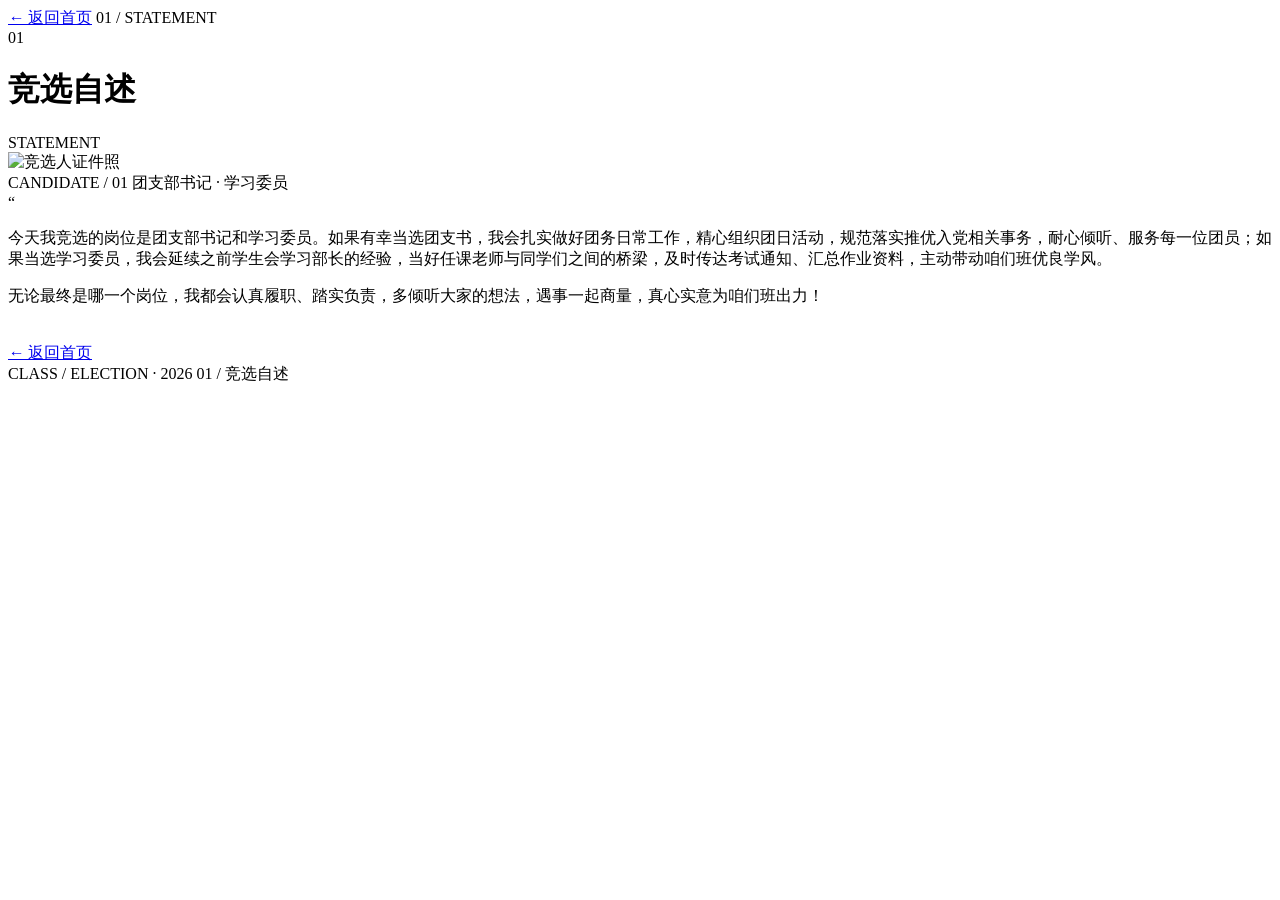
==== about.html @ 6ea84040 "班委竞选网站上线" ====
<!DOCTYPE html>
<html lang="zh-CN">
<head>
<meta charset="UTF-8">
<meta name="viewport" content="width=device-width, initial-scale=1.0">
<meta name="theme-color" content="#03060d">
<title>竞选自述 · 交给我，你放100个percent心</title>
<link rel="icon" href="assets/favicon.svg" type="image/svg+xml">
<link rel="stylesheet" href="style.css">
</head>
<body>

<div class="bg-layer" aria-hidden="true"></div>
<div class="bg-grid" aria-hidden="true"></div>
<div class="bg-noise" aria-hidden="true"></div>
<div class="cursor-glow" id="glow" aria-hidden="true"></div>

<div class="subpage">
  <div class="wrap wrap-narrow">
    <div class="sub-top rise rise-1">
      <a href="index.html" class="back"><i>←</i> 返回首页</a>
      <span class="sub-code">01 / STATEMENT</span>
    </div>

    <main>
      <div class="sec-head rise rise-2">
        <span class="no">01</span>
        <h1>竞选自述</h1>
        <span class="deco">STATEMENT</span>
      </div>

      <div class="profile-strip rise rise-3">
        <div class="profile-avatar">
          <img src="assets/portrait-white.jpg" alt="竞选人证件照">
        </div>
        <div class="profile-meta">
          <span class="k">CANDIDATE / 01</span>
          <span class="v">团支部书记 · 学习委员</span>
        </div>
      </div>

      <section class="panel prose rise rise-4">
        <span class="quote-mark" aria-hidden="true">&ldquo;</span>
        <p>
          今天我竞选的岗位是团支部书记和学习委员。如果有幸当选团支书，我会扎实做好团务日常工作，精心组织团日活动，规范落实推优入党相关事务，耐心倾听、服务每一位团员；如果当选学习委员，我会延续之前学生会学习部长的经验，当好任课老师与同学们之间的桥梁，及时传达考试通知、汇总作业资料，主动带动咱们班优良学风。
        </p>
        <p>
          无论最终是哪一个岗位，我都会认真履职、踏实负责，多倾听大家的想法，遇事一起商量，真心实意为咱们班出力！
        </p>
      </section>

      <div class="rise rise-5" style="margin-top:36px">
        <a href="index.html" class="back"><i>←</i> 返回首页</a>
      </div>
    </main>
  </div>

  <footer class="foot">
    <span>CLASS / ELECTION · 2026</span>
    <span>01 / 竞选自述</span>
  </footer>
</div>

<script>
(function () {
  var glow = document.getElementById('glow');
  var gx = 0, gy = 0, tx = 0, ty = 0, raf = null;
  function loop() {
    gx += (tx - gx) * 0.09; gy += (ty - gy) * 0.09;
    glow.style.transform = 'translate3d(' + gx + 'px,' + gy + 'px,0)';
    raf = requestAnimationFrame(loop);
  }
  window.addEventListener('pointermove', function (e) {
    if (e.pointerType === 'touch') return;
    tx = e.clientX; ty = e.clientY;
    if (!document.body.classList.contains('has-pointer')) {
      document.body.classList.add('has-pointer');
      gx = tx; gy = ty;
    }
    if (!raf) loop();
  }, { passive: true });
})();
</script>

</body>
</html>
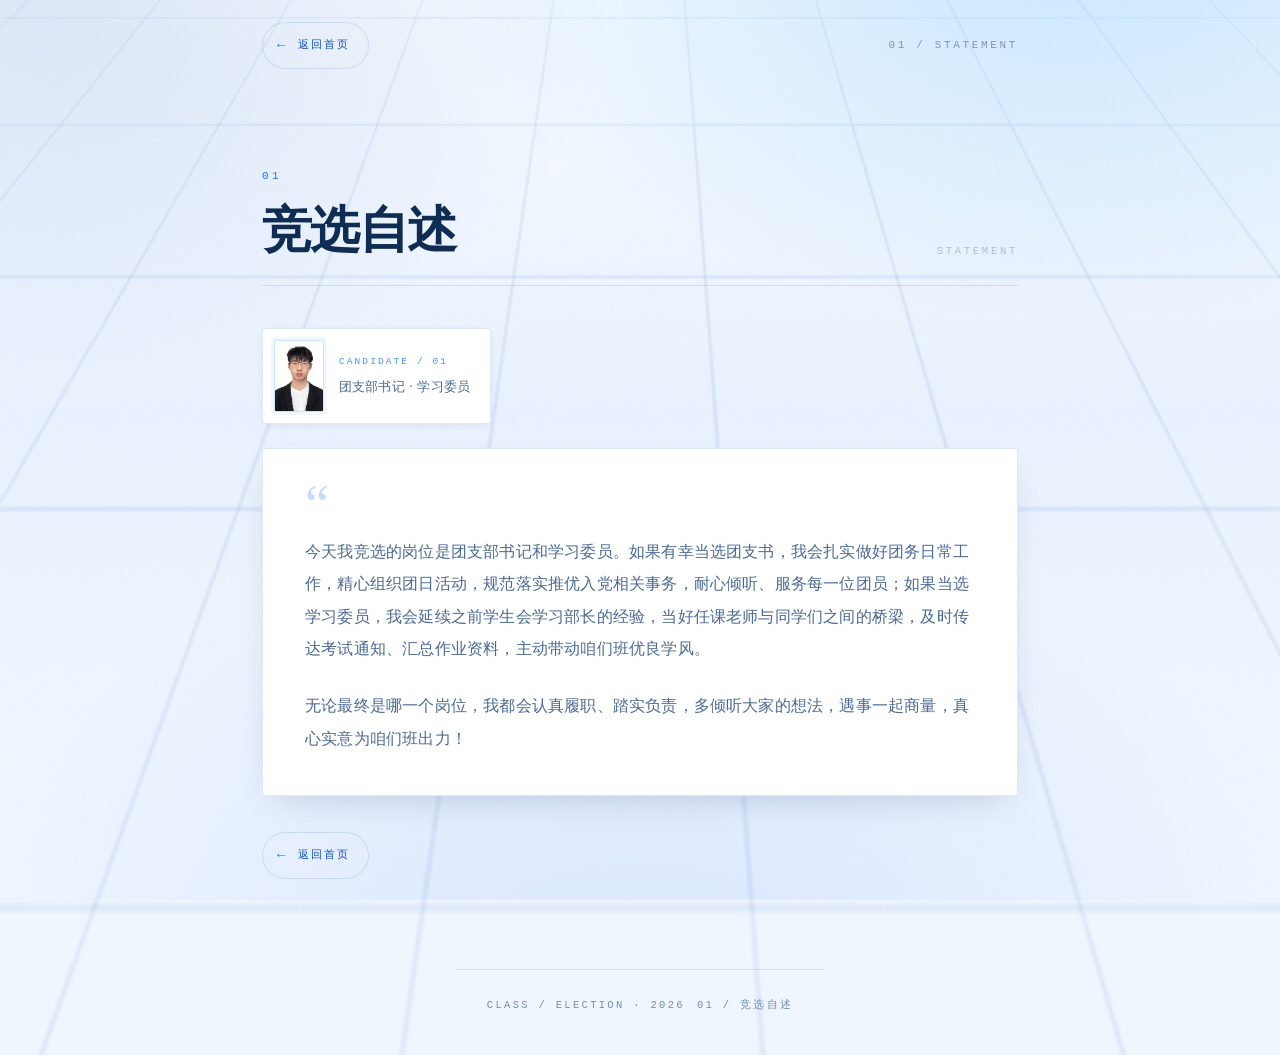
==== commit 77db0dc7: "改版蓝白主题：一屏布局、字号放大、页面转场特效" ====
--- a/about.html
+++ b/about.html
@@ -3,7 +3,7 @@
 <head>
 <meta charset="UTF-8">
 <meta name="viewport" content="width=device-width, initial-scale=1.0">
-<meta name="theme-color" content="#03060d">
+<meta name="theme-color" content="#081226">
 <title>竞选自述 · 交给我，你放100个percent心</title>
 <link rel="icon" href="assets/favicon.svg" type="image/svg+xml">
 <link rel="stylesheet" href="style.css">
@@ -82,5 +82,24 @@
 })();
 </script>
 
+<div class="flash-wipe" aria-hidden="true"></div>
+<script>
+(function () {
+  var leaving = false;
+  document.addEventListener('click', function (e) {
+    if (leaving) return;
+    var a = e.target.closest ? e.target.closest('a') : null;
+    if (!a) return;
+    var href = a.getAttribute('href');
+    if (!href || href.charAt(0) === '#' || /^(https?:|mailto:|tel:|javascript:)/i.test(href)) return;
+    if (e.metaKey || e.ctrlKey || e.shiftKey || e.altKey || e.button !== 0) return;
+    e.preventDefault();
+    leaving = true;
+    document.body.classList.add('leaving');
+    setTimeout(function () { location.href = href; }, 320);
+  }, false);
+})();
+</script>
+
 </body>
 </html>
--- a/style.css
+++ b/style.css
@@ -0,0 +1,1765 @@
+/* ============================================================
+   CLASS / ELECTION — Tech Promo Edition
+   深空科技风 · 单文件样式表
+   ============================================================ */
+
+:root{
+  --bg:        #071022;
+  --bg-soft:   #0c1934;
+  --ink:       #f6fbff;
+  --ink-dim:   #d2e1f4;
+  --muted:     #a2b7d3;
+  --cyan:      #2ee4fc;
+  --cyan-soft: #8bf3ff;
+  --blue:      #5fa0ff;
+  --line:      rgba(142, 196, 255, .24);
+  --line-hi:   rgba(162, 222, 255, .58);
+  --glow:      rgba(46, 228, 252, .42);
+
+  --font: "Inter", system-ui, -apple-system, "Segoe UI", "PingFang SC",
+          "HarmonyOS Sans SC", "Microsoft YaHei", sans-serif;
+  --mono: "SFMono-Regular", ui-monospace, "JetBrains Mono", Consolas, monospace;
+
+  --ease: cubic-bezier(.22, 1, .36, 1);
+  --maxw: 1180px;
+}
+
+*, *::before, *::after{ box-sizing: border-box; }
+
+html{ scroll-behavior: smooth; -webkit-text-size-adjust: 100%; }
+
+body{
+  margin: 0;
+  background: var(--bg);
+  color: var(--ink);
+  font-family: var(--font);
+  font-size: 16px;
+  line-height: 1.78;
+  -webkit-font-smoothing: antialiased;
+  overflow-x: hidden;
+  position: relative;
+}
+
+/* ---------- 背景层 ---------- */
+.bg-layer{
+  position: fixed;
+  inset: 0;
+  z-index: -2;
+  pointer-events: none;
+  background:
+    radial-gradient(1100px 720px at 80% -10%, rgba(46, 228, 252, .26), transparent 64%),
+    radial-gradient(920px 640px at 8% 4%,     rgba(95, 160, 255, .30), transparent 62%),
+    radial-gradient(1200px 820px at 50% 116%, rgba(126, 132, 255, .22), transparent 66%),
+    linear-gradient(180deg, #081226 0%, #0b1a35 46%, #081226 100%);
+}
+
+.bg-grid{
+  position: fixed;
+  inset: -10%;
+  z-index: -2;
+  pointer-events: none;
+  background-image:
+    linear-gradient(to right,  rgba(140, 200, 255, .15) 1px, transparent 1px),
+    linear-gradient(to bottom, rgba(140, 200, 255, .15) 1px, transparent 1px);
+  background-size: 72px 72px;
+  transform: perspective(760px) rotateX(56deg) translateY(-6%) scale(1.55);
+  transform-origin: 50% 0%;
+  mask-image: radial-gradient(ellipse 78% 62% at 50% 30%, #000 8%, transparent 78%);
+  -webkit-mask-image: radial-gradient(ellipse 78% 62% at 50% 30%, #000 8%, transparent 78%);
+  opacity: .95;
+  animation: gridDrift 26s linear infinite;
+}
+@keyframes gridDrift{
+  to{ background-position: 0 72px, 72px 0; }
+}
+
+.bg-noise{
+  position: fixed;
+  inset: 0;
+  z-index: -1;
+  pointer-events: none;
+  opacity: .035;
+  mix-blend-mode: overlay;
+  background-image: url("data:image/svg+xml,%3Csvg xmlns='http://www.w3.org/2000/svg' width='180' height='180'%3E%3Cfilter id='n'%3E%3CfeTurbulence type='fractalNoise' baseFrequency='.85' numOctaves='3' stitchTiles='stitch'/%3E%3C/filter%3E%3Crect width='180' height='180' filter='url(%23n)'/%3E%3C/svg%3E");
+}
+
+/* 鼠标跟随光晕 */
+.cursor-glow{
+  position: fixed;
+  top: 0; left: 0;
+  width: 620px; height: 620px;
+  margin: -310px 0 0 -310px;
+  border-radius: 50%;
+  z-index: -1;
+  pointer-events: none;
+  background: radial-gradient(circle, rgba(34, 211, 238, .11), rgba(59, 130, 246, .05) 42%, transparent 68%);
+  opacity: 0;
+  transition: opacity .6s ease;
+  will-change: transform;
+}
+body.has-pointer .cursor-glow{ opacity: 1; }
+
+/* ---------- 排版基元 ---------- */
+.wrap{
+  width: 100%;
+  max-width: var(--maxw);
+  margin: 0 auto;
+  padding: 0 32px;
+}
+.wrap-narrow{ max-width: 820px; }
+
+h1, h2, h3, h4{
+  margin: 0;
+  font-weight: 800;
+  letter-spacing: -.02em;
+  line-height: 1.14;
+  text-wrap: balance;
+}
+
+p{ margin: 0; }
+
+a{ color: inherit; text-decoration: none; }
+
+::selection{ background: rgba(34, 211, 238, .3); color: #fff; }
+
+/* 编号标签 */
+.tag{
+  display: inline-flex;
+  align-items: center;
+  gap: 10px;
+  font-family: var(--mono);
+  font-size: 11.5px;
+  letter-spacing: .26em;
+  text-transform: uppercase;
+  color: var(--cyan-soft);
+  padding: 7px 15px 7px 13px;
+  border: 1px solid rgba(46, 228, 252, .42);
+  border-radius: 100px;
+  background: rgba(46, 228, 252, .11);
+  backdrop-filter: blur(6px);
+}
+.tag::before{
+  content: "";
+  width: 6px; height: 6px;
+  border-radius: 50%;
+  background: var(--cyan);
+  box-shadow: 0 0 0 3px rgba(34, 211, 238, .16), 0 0 14px 2px rgba(34, 211, 238, .7);
+  animation: pulse 2.4s ease-in-out infinite;
+}
+@keyframes pulse{
+  0%, 100%{ opacity: 1; transform: scale(1); }
+  50%      { opacity: .45; transform: scale(.82); }
+}
+
+/* ---------- 首页 ---------- */
+.hero{
+  position: relative;
+  min-height: 90svh;
+  display: flex;
+  flex-direction: column;
+  justify-content: center;
+  padding-top: 112px;
+  padding-bottom: 92px;
+}
+
+.hero-grid{
+  display: grid;
+  grid-template-columns: minmax(0, 1fr) 344px;
+  gap: 60px;
+  align-items: center;
+}
+.hero-main{ min-width: 0; }
+
+.hero-title{
+  margin: 26px 0 0;
+  font-size: clamp(2.35rem, 5.4vw, 4.35rem);
+  font-weight: 900;
+  line-height: 1.12;
+  letter-spacing: -.018em;
+}
+.hero-title .l1{ display: block; color: var(--ink); }
+.hero-title .l2{ display: block; margin-top: .06em; white-space: nowrap; }
+
+.hero-title .num{
+  font-size: 1.2em;
+  font-weight: 900;
+  letter-spacing: -.045em;
+  background: linear-gradient(96deg, #ffffff 4%, var(--cyan-soft) 34%, var(--blue) 74%);
+  -webkit-background-clip: text;
+  background-clip: text;
+  color: transparent;
+  text-shadow: 0 0 52px rgba(34, 211, 238, .34);
+  padding: 0 .02em;
+}
+
+.hero-title em{
+  font-family: var(--font);
+  font-style: italic;
+  font-weight: 800;
+  font-size: .88em;
+  letter-spacing: -.01em;
+  padding: 0 .06em 0 .05em;
+  color: var(--cyan-soft);
+  text-shadow: 0 0 26px rgba(34, 211, 238, .6);
+}
+
+.hero-sub{
+  margin-top: 28px;
+  font-size: clamp(.98rem, 1.45vw, 1.06rem);
+  line-height: 1.95;
+  color: var(--ink-dim);
+  max-width: 600px;
+  text-wrap: pretty;
+}
+
+.hero-meta{
+  margin-top: 34px;
+  display: flex;
+  flex-wrap: wrap;
+  gap: 10px 28px;
+  font-family: var(--mono);
+  font-size: 12px;
+  letter-spacing: .13em;
+  color: var(--muted);
+  text-transform: uppercase;
+}
+.hero-meta span{ display: inline-flex; align-items: center; gap: 9px; }
+.hero-meta i{
+  width: 5px; height: 5px;
+  border-radius: 50%;
+  background: var(--cyan);
+  box-shadow: 0 0 10px var(--cyan);
+  font-style: normal;
+}
+
+/* ---------- 数字档案卡 ---------- */
+.id-card{
+  position: relative;
+  justify-self: end;
+  width: 100%;
+  max-width: 330px;
+  padding: 15px 15px 2px;
+  border: 1px solid rgba(122, 200, 255, .22);
+  border-radius: 6px;
+  background:
+    linear-gradient(158deg, rgba(26, 56, 98, .5), rgba(6, 12, 22, .84) 46%, rgba(4, 9, 17, .94)),
+    rgba(6, 11, 20, .9);
+  backdrop-filter: blur(14px);
+  box-shadow:
+    inset 0 1px 0 rgba(255, 255, 255, .05),
+    0 0 62px -20px rgba(34, 211, 238, .45),
+    0 44px 96px -34px #000;
+  transform: perspective(1100px) rotateY(-7deg) rotateX(1.5deg);
+  transform-origin: 100% 50%;
+  transition: transform .9s var(--ease), box-shadow .9s var(--ease);
+}
+.id-card:hover{
+  transform: perspective(1100px) rotateY(0deg) rotateX(0deg) translateY(-7px);
+  box-shadow:
+    inset 0 1px 0 rgba(255, 255, 255, .07),
+    0 0 90px -16px rgba(34, 211, 238, .62),
+    0 50px 110px -30px #000;
+}
+
+.id-top{
+  display: flex;
+  align-items: center;
+  justify-content: space-between;
+  padding: 1px 3px 13px;
+  font-family: var(--mono);
+  font-size: 9.5px;
+  letter-spacing: .22em;
+  text-transform: uppercase;
+  color: rgba(159, 178, 204, .82);
+}
+.id-live{
+  display: inline-flex;
+  align-items: center;
+  gap: 6px;
+  color: var(--cyan-soft);
+}
+.id-live i{
+  width: 5px; height: 5px;
+  border-radius: 50%;
+  background: var(--cyan);
+  box-shadow: 0 0 9px var(--cyan);
+  animation: pulse 2s ease-in-out infinite;
+}
+
+.id-photo{
+  position: relative;
+  overflow: hidden;
+  border-radius: 3px;
+  aspect-ratio: 318 / 460;
+  background: #0a1524;
+  isolation: isolate;
+}
+.id-photo img{
+  width: 100%;
+  height: 100%;
+  object-fit: cover;
+  object-position: 50% 12%;
+  display: block;
+  filter: brightness(.95) contrast(1.06) saturate(.94);
+}
+.id-photo::after{
+  content: "";
+  position: absolute;
+  inset: 0;
+  pointer-events: none;
+  box-shadow:
+    inset 0 0 0 1px rgba(160, 220, 255, .18),
+    inset 0 -70px 70px -44px rgba(4, 9, 17, .9);
+}
+
+/* 扫描光带 */
+.id-scan{
+  position: absolute;
+  left: 0; right: 0;
+  height: 26%;
+  z-index: 2;
+  pointer-events: none;
+  mix-blend-mode: screen;
+  background: linear-gradient(to bottom,
+    transparent,
+    rgba(103, 232, 249, .1) 46%,
+    rgba(190, 246, 255, .26) 50%,
+    rgba(103, 232, 249, .1) 54%,
+    transparent);
+  animation: scanY 5.2s cubic-bezier(.55, 0, .45, 1) infinite;
+}
+@keyframes scanY{
+  0%   { transform: translateY(-115%); opacity: 0; }
+  12%  { opacity: .9; }
+  86%  { opacity: .9; }
+  100% { transform: translateY(400%); opacity: 0; }
+}
+
+/* 扫描线纹理 */
+.id-grain{
+  position: absolute;
+  inset: 0;
+  z-index: 1;
+  pointer-events: none;
+  opacity: .5;
+  mix-blend-mode: soft-light;
+  background: repeating-linear-gradient(
+    to bottom,
+    rgba(190, 240, 255, .18) 0px,
+    rgba(190, 240, 255, .18) 1px,
+    transparent 1px,
+    transparent 3px
+  );
+}
+
+.id-data{ padding: 13px 3px 15px; }
+.id-row{
+  display: flex;
+  align-items: baseline;
+  gap: 11px;
+  padding: 7px 0;
+  border-top: 1px solid rgba(122, 176, 255, .1);
+}
+.id-row:first-child{ border-top: 0; }
+.id-row b{
+  flex: 0 0 32px;
+  font-family: var(--mono);
+  font-size: 9.5px;
+  font-weight: 400;
+  letter-spacing: .16em;
+  color: rgba(107, 127, 156, .95);
+}
+.id-row span{
+  font-size: 11.5px;
+  letter-spacing: .01em;
+  color: #c6d6ea;
+  line-height: 1.55;
+}
+
+/* HUD 四角 */
+.id-corner{
+  position: absolute;
+  width: 18px; height: 18px;
+  border: 2px solid rgba(103, 232, 249, .8);
+  pointer-events: none;
+  filter: drop-shadow(0 0 7px rgba(34, 211, 238, .85));
+}
+.id-corner.tl{ top: -6px;  left: -6px;  border-right: 0; border-bottom: 0; }
+.id-corner.tr{ top: -6px;  right: -6px; border-left: 0;  border-bottom: 0; }
+.id-corner.bl{ bottom: -6px; left: -6px; border-right: 0; border-top: 0; }
+.id-corner.br{ bottom: -6px; right: -6px; border-left: 0; border-top: 0; }
+
+/* 滚动提示 */
+.scroll-cue{
+  position: absolute;
+  left: 32px;
+  bottom: 34px;
+  display: flex;
+  align-items: center;
+  gap: 12px;
+  font-family: var(--mono);
+  font-size: 10px;
+  letter-spacing: .3em;
+  text-transform: uppercase;
+  color: rgba(159, 178, 204, .95);
+}
+.scroll-cue i{
+  display: block;
+  width: 1px; height: 30px;
+  background: linear-gradient(180deg, rgba(34, 211, 238, .9), transparent);
+  position: relative;
+  overflow: hidden;
+}
+.scroll-cue i::after{
+  content: "";
+  position: absolute;
+  top: 0; left: 0;
+  width: 1px; height: 12px;
+  background: var(--cyan-soft);
+  box-shadow: 0 0 8px var(--cyan);
+  animation: cueDrop 2.2s var(--ease) infinite;
+}
+@keyframes cueDrop{
+  0%  { transform: translateY(-14px); opacity: 0; }
+  40% { opacity: 1; }
+  100%{ transform: translateY(32px); opacity: 0; }
+}
+
+/* 分隔光线 */
+.rule{
+  height: 1px;
+  margin: 0;
+  border: 0;
+  background: linear-gradient(90deg,
+    transparent, rgba(122, 200, 255, .1) 12%, rgba(122, 200, 255, .42) 50%, rgba(122, 200, 255, .1) 88%, transparent);
+  position: relative;
+}
+.rule::after{
+  content: "";
+  position: absolute;
+  top: -1px; left: 0;
+  width: 170px; height: 3px;
+  border-radius: 3px;
+  background: linear-gradient(90deg, transparent, var(--cyan-soft), transparent);
+  filter: blur(1.2px);
+  animation: ruleRun 7s var(--ease) infinite;
+}
+@keyframes ruleRun{
+  0%  { transform: translateX(-180px); opacity: 0; }
+  15% { opacity: 1; }
+  85% { opacity: 1; }
+  100%{ transform: translateX(min(1180px, 100vw)); opacity: 0; }
+}
+
+/* ---------- 三个栏目 ---------- */
+.entries-block{ padding-top: 74px; padding-bottom: 108px; }
+
+.entries-head{
+  display: flex;
+  align-items: baseline;
+  justify-content: space-between;
+  gap: 20px;
+  margin-bottom: 30px;
+}
+.entries-head h2{
+  font-size: 13px;
+  font-weight: 700;
+  letter-spacing: .24em;
+  text-transform: uppercase;
+  font-family: var(--mono);
+  color: var(--muted);
+}
+.entries-head span{
+  font-family: var(--mono);
+  font-size: 11px;
+  letter-spacing: .2em;
+  color: rgba(107, 127, 156, .7);
+}
+
+.entries{
+  display: grid;
+  grid-template-columns: repeat(3, 1fr);
+  gap: 18px;
+}
+
+.entry{
+  position: relative;
+  display: flex;
+  flex-direction: column;
+  min-height: 232px;
+  padding: 30px 28px 26px;
+  border: 1px solid var(--line);
+  border-radius: 3px;
+  background:
+    linear-gradient(180deg, rgba(255, 255, 255, .038), rgba(255, 255, 255, .008)),
+    rgba(7, 13, 25, .55);
+  backdrop-filter: blur(12px);
+  overflow: hidden;
+  transition: transform .5s var(--ease), border-color .4s ease, box-shadow .5s ease;
+  --mx: 50%; --my: 50%;
+}
+
+/* 鼠标跟随的内部高光 */
+.entry::before{
+  content: "";
+  position: absolute;
+  inset: 0;
+  opacity: 0;
+  transition: opacity .45s ease;
+  background: radial-gradient(340px circle at var(--mx) var(--my),
+    rgba(34, 211, 238, .13), transparent 62%);
+  pointer-events: none;
+}
+/* 顶部高光线 */
+.entry::after{
+  content: "";
+  position: absolute;
+  top: 0; left: 12%; right: 12%;
+  height: 1px;
+  background: linear-gradient(90deg, transparent, rgba(103, 232, 249, .9), transparent);
+  opacity: 0;
+  transition: opacity .45s ease;
+  pointer-events: none;
+}
+
+.entry:hover,
+.entry:focus-visible{
+  transform: translateY(-7px);
+  border-color: var(--line-hi);
+  box-shadow: 0 26px 60px -22px rgba(0, 0, 0, .95), 0 0 46px -12px rgba(34, 211, 238, .26);
+  outline: none;
+}
+.entry:hover::before,
+.entry:focus-visible::before{ opacity: 1; }
+.entry:hover::after,
+.entry:focus-visible::after{ opacity: 1; }
+
+.entry .idx{
+  font-family: var(--mono);
+  font-size: 11px;
+  letter-spacing: .22em;
+  color: var(--cyan);
+  opacity: .68;
+}
+
+.entry h3{
+  margin-top: auto;
+  font-size: 1.4rem;
+  font-weight: 800;
+  letter-spacing: -.015em;
+  color: var(--ink);
+}
+
+.entry p{
+  margin-top: 8px;
+  font-size: .9rem;
+  color: var(--muted);
+}
+
+.entry .go{
+  margin-top: 22px;
+  display: flex;
+  align-items: center;
+  justify-content: space-between;
+  padding-top: 16px;
+  border-top: 1px solid rgba(122, 176, 255, .1);
+  font-family: var(--mono);
+  font-size: 10.5px;
+  letter-spacing: .22em;
+  text-transform: uppercase;
+  color: var(--ink-dim);
+}
+.entry .go i{
+  font-style: normal;
+  font-size: 15px;
+  color: var(--cyan);
+  transition: transform .45s var(--ease);
+  display: inline-block;
+}
+.entry:hover .go i{ transform: translateX(7px); }
+
+.br-lg{ display: inline; }
+
+/* ---------- 页脚 ---------- */
+.foot{
+  max-width: var(--maxw);
+  margin: 0 auto;
+  padding: 26px 32px 40px;
+  display: flex;
+  flex-wrap: wrap;
+  align-items: center;
+  justify-content: space-between;
+  gap: 12px;
+  border-top: 1px solid rgba(122, 176, 255, .08);
+  font-family: var(--mono);
+  font-size: 10.5px;
+  letter-spacing: .22em;
+  text-transform: uppercase;
+  color: rgba(107, 127, 156, .85);
+}
+
+/* ---------- 子页面 ---------- */
+.subpage{
+  min-height: 100svh;
+  display: flex;
+  flex-direction: column;
+  padding: 0 0 0;
+}
+.subpage main{ flex: 1; padding: 46px 0 90px; }
+
+.back{
+  display: inline-flex;
+  align-items: center;
+  gap: 10px;
+  padding: 10px 18px 10px 14px;
+  border: 1px solid var(--line);
+  border-radius: 100px;
+  font-family: var(--mono);
+  font-size: 11px;
+  letter-spacing: .2em;
+  text-transform: uppercase;
+  color: var(--ink-dim);
+  background: rgba(255, 255, 255, .025);
+  backdrop-filter: blur(8px);
+  transition: all .35s var(--ease);
+  cursor: pointer;
+}
+.back i{
+  font-style: normal;
+  font-size: 14px;
+  color: var(--cyan);
+  transition: transform .35s var(--ease);
+}
+.back:hover{
+  color: #fff;
+  border-color: var(--line-hi);
+  background: rgba(34, 211, 238, .09);
+  box-shadow: 0 0 26px -6px rgba(34, 211, 238, .5);
+}
+.back:hover i{ transform: translateX(-4px); }
+
+.sub-top{
+  display: flex;
+  align-items: center;
+  justify-content: space-between;
+  gap: 16px;
+  padding: 22px 0 0;
+}
+
+.sub-code{
+  font-family: var(--mono);
+  font-size: 11px;
+  letter-spacing: .24em;
+  color: rgba(107, 127, 156, .8);
+  text-transform: uppercase;
+}
+
+/* 大标题区 */
+.sec-head{
+  position: relative;
+  margin: 52px 0 42px;
+  padding-bottom: 26px;
+  border-bottom: 1px solid var(--line);
+}
+.sec-head .no{
+  display: block;
+  font-family: var(--mono);
+  font-size: 11px;
+  letter-spacing: .3em;
+  color: var(--cyan);
+  margin-bottom: 16px;
+}
+.sec-head h1{
+  font-size: clamp(2rem, 4.6vw, 3.1rem);
+  font-weight: 900;
+  letter-spacing: -.035em;
+  background: linear-gradient(180deg, #ffffff 20%, #a8bdd8 130%);
+  -webkit-background-clip: text;
+  background-clip: text;
+  color: transparent;
+}
+.sec-head .deco{
+  position: absolute;
+  right: 0; bottom: 24px;
+  font-family: var(--mono);
+  font-size: 10.5px;
+  letter-spacing: .26em;
+  color: rgba(107, 127, 156, .5);
+  text-transform: uppercase;
+}
+
+.profile-strip{
+  display: inline-flex;
+  align-items: center;
+  gap: 15px;
+  margin: 0 0 24px;
+  padding: 11px 20px 11px 11px;
+  border: 1px solid var(--line);
+  border-radius: 3px;
+  background: rgba(255, 255, 255, .022);
+  backdrop-filter: blur(8px);
+}
+.profile-avatar{
+  flex: 0 0 auto;
+  width: 50px;
+  aspect-ratio: 318 / 460;
+  overflow: hidden;
+  border-radius: 2px;
+  border: 1px solid rgba(140, 210, 255, .3);
+  box-shadow: 0 0 18px -6px rgba(34, 211, 238, .5);
+}
+.profile-avatar img{
+  width: 100%; height: 100%;
+  object-fit: cover;
+  display: block;
+  filter: brightness(.92) contrast(1.03) saturate(.95);
+}
+.profile-meta{ display: flex; flex-direction: column; gap: 4px; }
+.profile-meta .k{
+  font-family: var(--mono);
+  font-size: 9.5px;
+  letter-spacing: .22em;
+  color: var(--cyan);
+  opacity: .8;
+}
+.profile-meta .v{
+  font-size: 13px;
+  color: #cfdcee;
+  letter-spacing: .01em;
+}
+
+.panel{
+  border: 1px solid var(--line);
+  border-radius: 3px;
+  background:
+    linear-gradient(180deg, rgba(255, 255, 255, .032), rgba(255, 255, 255, .006)),
+    rgba(7, 13, 25, .5);
+  backdrop-filter: blur(10px);
+  padding: 40px 42px;
+}
+
+.prose p{
+  text-wrap: pretty;
+  font-size: 1.02rem;
+  line-height: 1.98;
+  color: #c3d3e8;
+  letter-spacing: .012em;
+}
+.prose p + p{ margin-top: 1.55em; }
+
+.prose .block{
+  margin-top: 40px;
+  padding-top: 34px;
+  border-top: 1px dashed rgba(122, 176, 255, .16);
+}
+.prose .block:first-child{ margin-top: 0; padding-top: 0; border-top: 0; }
+
+.prose h2{
+  display: flex;
+  align-items: center;
+  gap: 13px;
+  margin-bottom: 16px;
+  font-size: 1.16rem;
+  font-weight: 800;
+  color: #fff;
+  letter-spacing: -.01em;
+}
+.prose h2::before{
+  content: "";
+  width: 3px; height: 17px;
+  border-radius: 2px;
+  background: linear-gradient(180deg, var(--cyan-soft), var(--blue));
+  box-shadow: 0 0 12px var(--glow);
+}
+
+.quote-mark{
+  font-family: Georgia, serif;
+  font-size: 3.4rem;
+  line-height: .6;
+  color: rgba(34, 211, 238, .3);
+  display: block;
+  margin-bottom: 14px;
+}
+
+/* ---------- 投票页 ---------- */
+.vote-box{
+  position: relative;
+  text-align: center;
+  padding: 54px 40px 48px;
+  border: 1px solid var(--line);
+  border-radius: 3px;
+  background:
+    radial-gradient(560px 300px at 50% 0%, rgba(34, 211, 238, .1), transparent 66%),
+    linear-gradient(180deg, rgba(255, 255, 255, .038), rgba(255, 255, 255, .006)),
+    rgba(7, 13, 25, .55);
+  backdrop-filter: blur(10px);
+  overflow: hidden;
+}
+
+.vote-label{
+  font-family: var(--mono);
+  font-size: 10.5px;
+  letter-spacing: .3em;
+  text-transform: uppercase;
+  color: var(--muted);
+}
+
+.vote-num{
+  margin: 10px 0 4px;
+  font-size: clamp(4.2rem, 12vw, 6.8rem);
+  font-weight: 900;
+  line-height: 1;
+  letter-spacing: -.05em;
+  font-variant-numeric: tabular-nums;
+  background: linear-gradient(180deg, #ffffff 10%, var(--cyan-soft) 58%, var(--blue) 118%);
+  -webkit-background-clip: text;
+  background-clip: text;
+  color: transparent;
+  filter: drop-shadow(0 0 34px rgba(34, 211, 238, .38));
+  transition: transform .4s var(--ease);
+}
+.vote-num.bump{ transform: scale(1.075); }
+
+.vote-hint{
+  font-family: var(--mono);
+  font-size: 11px;
+  letter-spacing: .16em;
+  color: rgba(107, 127, 156, .85);
+  margin-bottom: 34px;
+}
+
+.btn-vote{
+  position: relative;
+  display: inline-flex;
+  align-items: center;
+  justify-content: center;
+  gap: 12px;
+  min-width: 232px;
+  padding: 17px 40px;
+  border: 0;
+  border-radius: 100px;
+  font-family: var(--font);
+  font-size: 1rem;
+  font-weight: 700;
+  letter-spacing: .04em;
+  color: #01121a;
+  background: linear-gradient(100deg, var(--cyan-soft), var(--cyan) 46%, var(--blue));
+  cursor: pointer;
+  overflow: hidden;
+  box-shadow: 0 0 0 1px rgba(103, 232, 249, .5), 0 14px 44px -12px rgba(34, 211, 238, .8);
+  transition: transform .3s var(--ease), box-shadow .4s ease, filter .4s ease;
+}
+.btn-vote svg{ width: 19px; height: 19px; }
+.btn-vote::after{
+  content: "";
+  position: absolute;
+  top: 0; left: -60%;
+  width: 45%; height: 100%;
+  background: linear-gradient(100deg, transparent, rgba(255, 255, 255, .62), transparent);
+  transform: skewX(-22deg);
+  animation: sheen 3.6s ease-in-out infinite;
+}
+@keyframes sheen{
+  0%, 62% { left: -60%; }
+  92%,100%{ left: 130%; }
+}
+.btn-vote:hover{
+  transform: translateY(-3px);
+  box-shadow: 0 0 0 1px rgba(103, 232, 249, .8), 0 22px 58px -14px rgba(34, 211, 238, 1);
+  filter: brightness(1.06);
+}
+.btn-vote:active{ transform: translateY(0) scale(.985); }
+
+.btn-vote[disabled]{
+  cursor: default;
+  filter: grayscale(.55) brightness(.72);
+  box-shadow: 0 0 0 1px rgba(122, 176, 255, .2);
+  transform: none;
+}
+.btn-vote[disabled]::after{ animation: none; opacity: 0; }
+
+.vote-note{
+  margin-top: 26px;
+  font-size: .8rem;
+  color: rgba(107, 127, 156, .9);
+  line-height: 1.8;
+}
+
+/* 弹窗 */
+.popup{
+  position: fixed;
+  inset: 0;
+  z-index: 90;
+  display: flex;
+  align-items: center;
+  justify-content: center;
+  padding: 24px;
+  background: rgba(2, 5, 11, .82);
+  backdrop-filter: blur(11px);
+  opacity: 0;
+  visibility: hidden;
+  transition: opacity .4s ease, visibility .4s;
+}
+.popup.show{ opacity: 1; visibility: visible; }
+
+.popup-card{
+  position: relative;
+  width: 100%;
+  max-width: 372px;
+  padding: 44px 34px 34px;
+  text-align: center;
+  border: 1px solid rgba(103, 232, 249, .45);
+  border-radius: 5px;
+  background:
+    radial-gradient(440px 240px at 50% -12%, rgba(34, 211, 238, .22), transparent 68%),
+    linear-gradient(180deg, #0c1829, #080f1c);
+  box-shadow:
+    0 0 0 1px rgba(255, 255, 255, .05),
+    0 44px 96px -24px #000,
+    0 0 80px -18px rgba(34, 211, 238, .62);
+  transform: translateY(14px) scale(.96);
+  transition: transform .5s var(--ease);
+}
+.popup.show .popup-card{ transform: translateY(0) scale(1); }
+
+.popup-icon{
+  width: 62px; height: 62px;
+  margin: 0 auto 20px;
+  display: grid;
+  place-items: center;
+  border-radius: 50%;
+  border: 1px solid rgba(103, 232, 249, .4);
+  background: rgba(34, 211, 238, .1);
+  box-shadow: 0 0 34px -6px rgba(34, 211, 238, .7), inset 0 0 20px rgba(34, 211, 238, .12);
+}
+.popup-icon svg{ width: 28px; height: 28px; stroke: var(--cyan-soft); }
+
+.popup-card h2{
+  font-size: 1.38rem;
+  font-weight: 800;
+  color: #fff;
+  letter-spacing: -.01em;
+}
+.popup-card p{
+  margin-top: 9px;
+  font-size: .92rem;
+  color: #b6c8de;
+}
+.popup-card button{
+  margin-top: 28px;
+  width: 100%;
+  padding: 13px;
+  border: 1px solid rgba(103, 232, 249, .4);
+  border-radius: 100px;
+  background: rgba(34, 211, 238, .13);
+  color: #e8fbff;
+  font-family: var(--font);
+  font-size: .94rem;
+  font-weight: 700;
+  letter-spacing: .06em;
+  cursor: pointer;
+  transition: all .3s ease;
+}
+.popup-card button:hover{
+  background: rgba(34, 211, 238, .26);
+  box-shadow: 0 0 30px -6px rgba(34, 211, 238, .8);
+}
+
+/* 粒子画布 */
+#fx{
+  position: fixed;
+  inset: 0;
+  z-index: 80;
+  pointer-events: none;
+}
+
+/* ---------- 入场动画 ---------- */
+.rise{
+  opacity: 0;
+  transform: translateY(26px);
+  animation: riseIn .95s var(--ease) forwards;
+}
+.rise-1{ animation-delay: .06s; }
+.rise-2{ animation-delay: .17s; }
+.rise-3{ animation-delay: .29s; }
+.rise-4{ animation-delay: .41s; }
+.rise-5{ animation-delay: .53s; }
+@keyframes riseIn{
+  to{ opacity: 1; transform: translateY(0); }
+}
+
+/* 滚动淡入 */
+.reveal{
+  transition: opacity 1s var(--ease), transform 1s var(--ease);
+}
+/* 只有确认 JS 可用时才隐藏，避免脚本异常导致内容永久空白 */
+.js .reveal:not(.in){
+  opacity: 0;
+  transform: translateY(34px);
+}
+.reveal.in{
+  opacity: 1;
+  transform: translateY(0);
+}
+
+/* 顶部品牌水印（非导航，不拦截点击） */
+.watermark{
+  position: fixed;
+  top: 26px; left: 32px;
+  z-index: 60;
+  display: flex;
+  align-items: center;
+  gap: 11px;
+  font-family: var(--mono);
+  font-size: 10.5px;
+  letter-spacing: .28em;
+  text-transform: uppercase;
+  color: rgba(159, 178, 204, .72);
+  pointer-events: none;
+  mix-blend-mode: screen;
+}
+.watermark b{
+  width: 7px; height: 7px;
+  border-radius: 50%;
+  background: var(--cyan);
+  box-shadow: 0 0 12px var(--cyan);
+}
+
+/* ---------- 响应式 ---------- */
+@media (max-width: 1000px){
+  .hero-grid{
+    grid-template-columns: minmax(0, 1fr);
+    gap: 46px;
+  }
+  .hero-main{ min-width: 0; }
+  .id-card{
+    justify-self: start;
+    max-width: 306px;
+    order: 2;
+    transform: perspective(1100px) rotateY(-4deg);
+  }
+  .br-lg{ display: none; }
+  .hero-title{ font-size: clamp(1.95rem, 7.9vw, 3rem); }
+  .hero-title .l2{ white-space: normal; }
+  .scroll-cue{ display: none; }
+  .entries{ grid-template-columns: 1fr; }
+  .entry{ min-height: 0; padding: 24px 22px; }
+  .entry h3{ margin-top: 26px; }
+}
+
+@media (max-width: 640px){
+  body{ font-size: 15px; }
+  .wrap{ padding: 0 20px; }
+  .hero{ padding-top: 82px; padding-bottom: 64px; min-height: auto; }
+  .hero-grid{ gap: 40px; }
+  .id-card{ max-width: 264px; transform: none; }
+  .entries-block{ padding-top: 54px; padding-bottom: 74px; }
+  .profile-strip{
+  display: inline-flex;
+  align-items: center;
+  gap: 15px;
+  margin: 0 0 24px;
+  padding: 11px 20px 11px 11px;
+  border: 1px solid var(--line);
+  border-radius: 3px;
+  background: rgba(255, 255, 255, .022);
+  backdrop-filter: blur(8px);
+}
+.profile-avatar{
+  flex: 0 0 auto;
+  width: 50px;
+  aspect-ratio: 318 / 460;
+  overflow: hidden;
+  border-radius: 2px;
+  border: 1px solid rgba(140, 210, 255, .3);
+  box-shadow: 0 0 18px -6px rgba(34, 211, 238, .5);
+}
+.profile-avatar img{
+  width: 100%; height: 100%;
+  object-fit: cover;
+  display: block;
+  filter: brightness(.92) contrast(1.03) saturate(.95);
+}
+.profile-meta{ display: flex; flex-direction: column; gap: 4px; }
+.profile-meta .k{
+  font-family: var(--mono);
+  font-size: 9.5px;
+  letter-spacing: .22em;
+  color: var(--cyan);
+  opacity: .8;
+}
+.profile-meta .v{
+  font-size: 13px;
+  color: #cfdcee;
+  letter-spacing: .01em;
+}
+
+.panel{ padding: 28px 22px; }
+  .prose p{ font-size: .97rem; line-height: 1.95; }
+  .vote-box{ padding: 40px 22px 36px; }
+  .foot{ padding: 22px 20px 34px; flex-direction: column; align-items: flex-start; gap: 7px; }
+  .watermark{ top: 20px; left: 20px; font-size: 9.5px; letter-spacing: .22em; }
+  .sub-top{ padding: 58px 0 0; }
+  .sec-head{ margin: 38px 0 30px; }
+  .sec-head .deco{ display: none; }
+  .btn-vote{ width: 100%; min-width: 0; }
+}
+
+/* ============================================================
+   首页 · 一屏布局（标题 + 档案卡 + 三个入口，一屏装完不滚动）
+   ============================================================ */
+.screen{
+  min-height: 100svh;
+  display: flex;
+  flex-direction: column;
+  padding: clamp(16px, 2.4vh, 26px) 0 clamp(10px, 1.6vh, 18px);
+}
+.screen-inner{
+  flex: 1;
+  min-height: 0;
+  display: flex;
+  flex-direction: column;
+  justify-content: center;
+  gap: clamp(14px, 2vh, 24px);
+}
+
+/* 顶行状态条 */
+.topline{
+  display: flex;
+  align-items: center;
+  justify-content: space-between;
+  gap: 16px;
+  font-family: var(--mono);
+  font-size: 10px;
+  letter-spacing: .24em;
+  text-transform: uppercase;
+  color: rgba(162, 183, 211, .95);
+}
+.topline .brand,
+.topline .live{ display: inline-flex; align-items: center; gap: 9px; }
+.topline .brand b,
+.topline .live i{
+  width: 5px; height: 5px;
+  border-radius: 50%;
+  background: var(--cyan);
+  box-shadow: 0 0 10px var(--cyan);
+}
+.topline .live{ color: rgba(103, 232, 249, .92); }
+.topline .live i{ animation: pulse 2s ease-in-out infinite; }
+
+/* 首页收窄容器，让文案与档案卡靠拢，避免中间大片空档 */
+.home .wrap{ max-width: 1040px; }
+
+/* 主舞台：左文案 / 右档案卡 */
+.stage{
+  flex: 0 1 auto;
+  min-height: 0;
+  display: grid;
+  grid-template-columns: minmax(0, 1fr) auto;
+  align-items: center;
+  gap: clamp(24px, 4vw, 64px);
+}
+.stage-copy{ min-width: 0; max-width: 620px; }
+
+/* 字号跟屏高一起收敛，保证一屏放得下 */
+.home .hero-title{
+  margin-top: clamp(20px, 2.8vh, 32px);
+  font-size: clamp(2.45rem, min(4.6vw, 6.5vh), 4.7rem);
+}
+.home .hero-sub{
+  margin-top: clamp(18px, 2.6vh, 30px);
+  font-size: clamp(1rem, .95vw + .35vh, 1.16rem);
+  line-height: 1.85;
+}
+.home .hero-meta{
+  margin-top: clamp(24px, 3.4vh, 40px);
+  font-size: 12.5px;
+}
+
+/* 档案卡：宽度跟着视口高度走，绝不撑破一屏 */
+.home .id-card{
+  width: clamp(204px, 32vh, 340px);
+  max-width: none;
+  justify-self: end;
+}
+
+/* ---------- 入口卡（横排三张，紧凑） ---------- */
+.mat-row{
+  margin-top: clamp(4px, 1.4vh, 16px);
+  display: grid;
+  grid-template-columns: repeat(3, minmax(0, 1fr));
+  gap: 12px;
+}
+.mat{
+  position: relative;
+  display: flex;
+  align-items: center;
+  gap: 14px;
+  padding: 19px 22px;
+  border: 1px solid var(--line);
+  border-radius: 8px;
+  background: linear-gradient(180deg, rgba(255, 255, 255, .07), rgba(255, 255, 255, .025));
+  text-decoration: none;
+  color: inherit;
+  overflow: hidden;
+  transition: transform .5s var(--ease), border-color .5s var(--ease),
+              box-shadow .5s var(--ease), background .5s var(--ease);
+}
+.mat::before{
+  content: "";
+  position: absolute;
+  inset: 0;
+  opacity: 0;
+  pointer-events: none;
+  transition: opacity .5s var(--ease);
+  background: radial-gradient(220px 150px at var(--mx, 50%) var(--my, 50%),
+              rgba(34, 211, 238, .18), transparent 70%);
+}
+.mat:hover{
+  transform: translateY(-4px);
+  border-color: var(--line-hi);
+  background: linear-gradient(180deg, rgba(34, 211, 238, .07), rgba(255, 255, 255, .012));
+  box-shadow: 0 22px 46px -24px #000, 0 0 42px -18px var(--glow);
+}
+.mat:hover::before{ opacity: 1; }
+
+.mat-no{
+  flex: 0 0 auto;
+  font-family: var(--mono);
+  font-size: 10px;
+  letter-spacing: .16em;
+  color: var(--cyan);
+  opacity: .9;
+}
+.mat-txt{
+  display: flex;
+  flex-direction: column;
+  gap: 1px;
+  min-width: 0;
+}
+.mat-txt b{
+  font-size: 1.16rem;
+  font-weight: 800;
+  letter-spacing: -.012em;
+  line-height: 1.4;
+  color: #f2f7ff;
+  white-space: nowrap;
+}
+.mat-txt i{
+  font-style: normal;
+  font-size: .86rem;
+  line-height: 1.5;
+  color: var(--muted);
+  white-space: nowrap;
+}
+.mat-go{
+  margin-left: auto;
+  font-size: .95rem;
+  color: var(--cyan);
+  opacity: .5;
+  transition: transform .45s var(--ease), opacity .45s var(--ease);
+}
+.mat:hover .mat-go{ transform: translateX(4px); opacity: 1; }
+
+/* 首页页脚收窄 */
+.home .foot{
+  max-width: none;
+  margin: 0;
+  padding: 13px 0 0;
+  border-top: 1px solid rgba(122, 176, 255, .08);
+  font-size: 9.5px;
+  letter-spacing: .2em;
+  color: rgba(146, 168, 200, .9);
+}
+
+/* ---------- 窄屏 / 矮屏适配 ---------- */
+@media (max-width: 1000px){
+  .stage{
+    grid-template-columns: minmax(0, 1fr);
+    gap: clamp(16px, 2.8vh, 28px);
+  }
+  .home .id-card{
+    justify-self: start;
+    width: clamp(160px, 24vh, 210px);
+    transform: none;
+  }
+}
+
+@media (max-width: 720px){
+  .screen{ padding-top: 14px; padding-bottom: 10px; }
+  .screen-inner{ gap: 16px; }
+
+  .home .hero-title{
+    margin-top: 14px;
+    font-size: clamp(1.72rem, 7.6vw, 2.3rem);
+  }
+  .home .hero-sub{ margin-top: 12px; font-size: .88rem; line-height: 1.8; }
+  .home .hero-meta{ margin-top: 14px; gap: 8px 18px; font-size: 10px; }
+
+  /* 档案卡压成横条，省掉大半高度 */
+  .home .id-card{
+    display: flex;
+    flex-direction: row;
+    align-items: center;
+    gap: 13px;
+    width: 100%;
+    padding: 10px;
+    border-radius: 5px;
+  }
+  .home .id-top{ display: none; }
+  .home .id-photo{
+    flex: 0 0 78px;
+    width: 78px;
+    aspect-ratio: 318 / 460;
+    border-radius: 3px;
+  }
+  .home .id-data{ flex: 1; min-width: 0; padding: 0; }
+  .home .id-row{ padding: 4px 0; }
+  .home .id-row b{ flex: 0 0 28px; font-size: 9px; }
+  .home .id-row span{ font-size: 10.5px; }
+  .home .id-corner{ display: none; }
+
+  .mat-row{ grid-template-columns: minmax(0, 1fr); gap: 8px; }
+  .mat{ padding: 13px 16px; }
+  .mat-txt b{ font-size: .93rem; }
+  .mat-txt i{ display: none; }
+
+  .home .foot{ padding-top: 10px; font-size: 9px; letter-spacing: .14em; }
+}
+
+/* 小屏手机（如 iPhone SE 667 高）再压一档 */
+@media (max-width: 720px) and (max-height: 700px){
+  .screen-inner{ gap: 12px; }
+  .home .hero-title{ margin-top: 12px; font-size: clamp(1.55rem, 6.8vw, 1.95rem); }
+  .home .hero-sub{ margin-top: 10px; font-size: .82rem; line-height: 1.7; }
+  .home .hero-meta{ margin-top: 11px; }
+  .home .id-photo{ flex: 0 0 66px; width: 66px; }
+  .home .id-row{ padding: 3px 0; }
+  .mat{ padding: 11px 15px; }
+  .home .foot{ padding-top: 8px; font-size: 8.5px; }
+}
+
+/* 矮屏（笔记本 768 高常见）再压一档 */
+@media (min-width: 1001px) and (max-height: 760px){
+  .home .hero-title{ font-size: clamp(1.9rem, 5.4vh, 2.95rem); }
+  .home .hero-sub{ line-height: 1.75; }
+  .home .id-card{ width: clamp(170px, 26vh, 240px); }
+  .home .hero-meta{ margin-top: 16px; }
+}
+
+/* ============================================================
+   页面转场特效
+   ============================================================ */
+/* 进场：整页淡入 + 轻微上浮 */
+.screen{ animation: pageEnter .62s var(--ease) both; }
+.subpage{ animation: pageEnter .52s var(--ease) both; }
+@keyframes pageEnter{
+  from{ opacity: 0; transform: translateY(20px); }
+  to  { opacity: 1; transform: translateY(0); }
+}
+
+/* 离场：内容淡出上移 */
+body.leaving{ pointer-events: none; }
+body.leaving .screen,
+body.leaving .subpage{
+  animation: pageLeave .3s cubic-bezier(.4, 0, 1, 1) both;
+}
+@keyframes pageLeave{
+  to{ opacity: 0; transform: translateY(-16px); }
+}
+
+/* 扫过画面的光带 */
+.flash-wipe{
+  position: fixed;
+  left: 0; right: 0;
+  top: -25vh;
+  height: 150vh;
+  z-index: 600;
+  pointer-events: none;
+  opacity: 0;
+  transform: translateY(-120%);
+  background: linear-gradient(180deg,
+    transparent 0%,
+    rgba(46, 228, 252, .07) 38%,
+    rgba(139, 243, 255, .46) 50%,
+    rgba(46, 228, 252, .07) 62%,
+    transparent 100%);
+  will-change: transform, opacity;
+}
+body.leaving .flash-wipe{
+  opacity: 1;
+  transform: translateY(120%);
+  transition: transform .42s cubic-bezier(.4, 0, .25, 1), opacity .42s ease;
+}
+
+@media (prefers-reduced-motion: reduce){
+  .screen, .subpage, body.leaving .screen, body.leaving .subpage{
+    animation: none !important;
+  }
+  body.leaving .flash-wipe{ display: none; }
+}
+
+@media (prefers-reduced-motion: reduce){
+  *, *::before, *::after{
+    animation-duration: .01ms !important;
+    animation-iteration-count: 1 !important;
+    transition-duration: .01ms !important;
+  }
+  .rise, .reveal{ opacity: 1; transform: none; }
+}
+
+/* ============================================================
+   蓝白主题覆盖层 · Blue / White Edition
+   （布局、动效、间距沿用原有实现，仅替换视觉系统）
+   ============================================================ */
+:root{
+  --bg:        #f0f6fe;
+  --bg-soft:   #ffffff;
+  --ink:       #0f2c52;
+  --ink-dim:   #4b6a92;
+  --muted:     #7d97b8;
+  --cyan:      #1a7dfa;
+  --cyan-soft: #57b6ff;
+  --blue:      #0f52ba;
+  --line:      rgba(15, 82, 186, .13);
+  --line-hi:   rgba(26, 125, 250, .40);
+  --glow:      rgba(26, 125, 250, .26);
+  --shadow-sm: 0 2px 10px -4px rgba(13, 42, 80, .12);
+  --shadow-md: 0 14px 34px -16px rgba(13, 42, 80, .22);
+  --shadow-lg: 0 26px 60px -26px rgba(13, 42, 80, .30);
+}
+
+body{
+  background: var(--bg);
+  color: var(--ink);
+}
+
+::selection{ background: rgba(26, 125, 250, .22); color: #0f2c52; }
+
+/* ---------- 背景 ---------- */
+.bg-layer{
+  background:
+    radial-gradient(1100px 720px at 84% -14%, rgba(87, 182, 255, .34), transparent 62%),
+    radial-gradient(940px 640px at 4% 0%,     rgba(15, 82, 186, .12), transparent 60%),
+    radial-gradient(1200px 820px at 50% 120%, rgba(122, 168, 255, .26), transparent 66%),
+    linear-gradient(180deg, #f8fbff 0%, #e8f1fd 46%, #f3f8ff 100%);
+}
+.bg-grid{
+  background-image:
+    linear-gradient(to right,  rgba(15, 82, 186, .085) 1px, transparent 1px),
+    linear-gradient(to bottom, rgba(15, 82, 186, .085) 1px, transparent 1px);
+  opacity: .9;
+}
+.bg-noise{ opacity: .022; mix-blend-mode: multiply; }
+.cursor-glow{
+  background: radial-gradient(circle, rgba(26, 125, 250, .10), rgba(87, 182, 255, .05) 42%, transparent 68%);
+}
+
+/* ---------- 通用 ---------- */
+.watermark{ color: rgba(125, 151, 184, .9); }
+.watermark b{ background: var(--cyan); box-shadow: 0 0 8px rgba(26, 125, 250, .6); }
+
+.tag{
+  color: #0f52ba;
+  border: 1px solid rgba(26, 125, 250, .28);
+  background: rgba(26, 125, 250, .07);
+  backdrop-filter: blur(6px);
+}
+.tag::before{
+  background: var(--cyan);
+  box-shadow: 0 0 0 3px rgba(26, 125, 250, .14), 0 0 12px 1px rgba(26, 125, 250, .45);
+}
+
+/* ---------- 首页文字 ---------- */
+.topline{ color: rgba(75, 106, 146, .92); }
+.topline .brand b,
+.topline .live i{ background: var(--cyan); box-shadow: 0 0 8px rgba(26, 125, 250, .55); }
+.topline .live{ color: #0f52ba; }
+
+.hero-title,
+.hero-title .l1{ color: var(--ink); }
+.hero-title .num{
+  background: linear-gradient(96deg, #0f52ba 4%, #1a7dfa 42%, #57b6ff 80%);
+  -webkit-background-clip: text;
+  background-clip: text;
+  color: transparent;
+  text-shadow: none;
+}
+.hero-title em{
+  color: #1a7dfa;
+  text-shadow: none;
+}
+.hero-sub{ color: var(--ink-dim); }
+.hero-meta{ color: var(--muted); }
+.hero-meta i{ background: var(--cyan); box-shadow: 0 0 8px rgba(26, 125, 250, .5); }
+
+/* ---------- 数字档案卡：白卡 ---------- */
+.id-card{
+  border: 1px solid rgba(15, 82, 186, .14);
+  background: #ffffff;
+  backdrop-filter: none;
+  box-shadow:
+    inset 0 1px 0 #ffffff,
+    var(--shadow-lg),
+    0 0 0 1px rgba(26, 125, 250, .04);
+}
+.id-card:hover{
+  box-shadow:
+    inset 0 1px 0 #ffffff,
+    0 34px 74px -28px rgba(13, 42, 80, .34),
+    0 0 0 1px rgba(26, 125, 250, .10);
+}
+.id-top{ color: var(--muted); }
+.id-live{ color: #0f52ba; }
+.id-live i{ background: var(--cyan); box-shadow: 0 0 8px rgba(26, 125, 250, .8); }
+.id-photo{ background: #e9f2fd; }
+.id-photo::after{
+  box-shadow:
+    inset 0 0 0 1px rgba(15, 82, 186, .10),
+    inset 0 -56px 56px -40px rgba(13, 42, 80, .16);
+}
+.id-scan{
+  mix-blend-mode: multiply;
+  background: linear-gradient(to bottom,
+    transparent,
+    rgba(26, 125, 250, .06) 46%,
+    rgba(26, 125, 250, .16) 50%,
+    rgba(26, 125, 250, .06) 54%,
+    transparent);
+}
+.id-grain{ opacity: .16; mix-blend-mode: multiply; }
+.id-row{ border-top: 1px solid rgba(15, 82, 186, .10); }
+.id-row b{ color: var(--muted); }
+.id-row span{ color: var(--ink-dim); }
+.id-corner{
+  border-color: rgba(26, 125, 250, .7);
+  filter: drop-shadow(0 0 4px rgba(26, 125, 250, .3));
+}
+
+/* ---------- 入口卡：白卡 + 蓝边 ---------- */
+.mat{
+  border: 1px solid rgba(15, 82, 186, .13);
+  background: #ffffff;
+  box-shadow: var(--shadow-sm);
+}
+.mat::before{
+  background: radial-gradient(240px 160px at var(--mx, 50%) var(--my, 50%),
+              rgba(26, 125, 250, .12), transparent 70%);
+}
+.mat:hover{
+  border-color: rgba(26, 125, 250, .40);
+  background: #ffffff;
+  box-shadow: var(--shadow-md), 0 0 0 4px rgba(26, 125, 250, .07);
+}
+.mat-no{ color: #1a7dfa; }
+.mat-txt b{ color: var(--ink); }
+.mat-txt i{ color: var(--muted); }
+.mat-go{ color: #1a7dfa; }
+
+/* ---------- 页脚 ---------- */
+.foot{
+  border-top: 1px solid rgba(15, 82, 186, .12);
+  color: rgba(125, 151, 184, .95);
+}
+.home .foot{ border-top: 1px solid rgba(15, 82, 186, .12); color: rgba(125, 151, 184, .95); }
+
+/* ---------- 子页面 ---------- */
+.back{ color: #0f52ba; }
+.back:hover{ color: #1a7dfa; }
+.sub-code{ color: var(--muted); }
+.sec-head h1{ color: var(--ink); }
+.sec-head .no{ color: #1a7dfa; }
+.sec-head .deco{ color: rgba(125, 151, 184, .55); }
+
+.profile-strip{
+  border: 1px solid rgba(15, 82, 186, .13);
+  background: #ffffff;
+  box-shadow: var(--shadow-sm);
+  backdrop-filter: none;
+}
+.profile-avatar{
+  border: 1px solid rgba(26, 125, 250, .22);
+  box-shadow: 0 0 0 3px rgba(26, 125, 250, .06);
+}
+.profile-avatar img{ filter: none; }
+.profile-meta .k{ color: #1a7dfa; }
+.profile-meta .v{ color: var(--ink-dim); }
+
+.panel{
+  border: 1px solid rgba(15, 82, 186, .13);
+  background: #ffffff;
+  box-shadow: var(--shadow-md);
+  backdrop-filter: none;
+}
+.prose p{ color: var(--ink-dim); }
+.prose h2{ color: var(--ink); }
+.prose h2::before{
+  background: linear-gradient(180deg, #57b6ff, #0f52ba);
+  box-shadow: 0 0 10px rgba(26, 125, 250, .3);
+}
+.prose .block{ border-top: 1px dashed rgba(15, 82, 186, .18); }
+.quote-mark{ color: rgba(26, 125, 250, .26); }
+
+/* ---------- 投票页 ---------- */
+.vote-box{
+  border: 1px solid rgba(15, 82, 186, .13);
+  background:
+    radial-gradient(560px 300px at 50% 0%, rgba(26, 125, 250, .10), transparent 66%),
+    #ffffff;
+  box-shadow: var(--shadow-md);
+  backdrop-filter: none;
+}
+.vote-label{ color: var(--muted); }
+.vote-num{
+  background: linear-gradient(180deg, #0f52ba 8%, #1a7dfa 56%, #57b6ff 112%);
+  -webkit-background-clip: text;
+  background-clip: text;
+  color: transparent;
+  filter: drop-shadow(0 6px 18px rgba(26, 125, 250, .26));
+}
+.vote-hint{ color: var(--muted); }
+.vote-note{ color: var(--muted); }
+
+.btn-vote{
+  color: #ffffff;
+  background: linear-gradient(100deg, #1a7dfa, #0f52ba 62%, #0b3f92);
+  box-shadow: 0 12px 30px -12px rgba(15, 82, 186, .55);
+}
+.btn-vote::after{
+  background: linear-gradient(90deg, transparent, rgba(255, 255, 255, .5), transparent);
+}
+.btn-vote:hover{
+  box-shadow: 0 16px 38px -12px rgba(15, 82, 186, .68);
+}
+.btn-vote[disabled]{ background: #b9cde4; box-shadow: none; }
+
+/* ---------- 弹窗 ---------- */
+.popup{
+  background: rgba(15, 44, 82, .34);
+  backdrop-filter: blur(10px);
+}
+.popup-card{
+  border: 1px solid rgba(15, 82, 186, .13);
+  background: #ffffff;
+  box-shadow: 0 30px 70px -26px rgba(13, 42, 80, .42);
+}
+.popup-card h2{ color: var(--ink); }
+.popup-card p{ color: var(--ink-dim); }
+.popup-icon svg{ color: #1a7dfa; }
+.popup-card button{
+  color: #ffffff;
+  background: linear-gradient(100deg, #1a7dfa, #0f52ba);
+  border: 0;
+}
+.popup-card button:hover{
+  background: linear-gradient(100deg, #2b8bff, #135fc9);
+  box-shadow: 0 10px 26px -10px rgba(15, 82, 186, .6);
+}
+
+/* ---------- 转场光带：改为蓝色 ---------- */
+.flash-wipe{
+  background: linear-gradient(180deg,
+    transparent 0%,
+    rgba(26, 125, 250, .08) 38%,
+    rgba(87, 182, 255, .40) 50%,
+    rgba(26, 125, 250, .08) 62%,
+    transparent 100%);
+}
+
+/* ---------- 蓝白主题 · 层次与质感加强 ---------- */
+/* 入口卡：边框更清晰 + 左侧蓝色强调条 */
+.mat{
+  border: 1px solid rgba(15, 82, 186, .19);
+  box-shadow: 0 3px 14px -6px rgba(13, 42, 80, .16), inset 0 1px 0 #fff;
+}
+.mat::after{
+  content: "";
+  position: absolute;
+  left: 0;
+  top: 50%;
+  width: 3px;
+  height: 0;
+  border-radius: 0 3px 3px 0;
+  transform: translateY(-50%);
+  background: linear-gradient(180deg, #57b6ff, #0f52ba);
+  transition: height .42s var(--ease);
+}
+.mat:hover::after{ height: 58%; }
+.mat:hover{
+  border-color: rgba(26, 125, 250, .45);
+  box-shadow: 0 16px 38px -18px rgba(13, 42, 80, .30), 0 0 0 4px rgba(26, 125, 250, .08);
+}
+
+/* 序号做成小方块 */
+.mat-no{
+  display: inline-flex;
+  align-items: center;
+  justify-content: center;
+  width: 30px;
+  height: 30px;
+  border-radius: 8px;
+  background: rgba(26, 125, 250, .10);
+  color: #0f52ba;
+  font-size: 10.5px;
+  letter-spacing: .04em;
+  flex: 0 0 auto;
+  transition: background .4s var(--ease), color .4s var(--ease);
+}
+.mat:hover .mat-no{ background: #1a7dfa; color: #fff; }
+.mat-go{ opacity: .75; }
+
+/* 档案卡：更实的白卡 + 淡蓝底衬 */
+.id-card{
+  border: 1px solid rgba(15, 82, 186, .17);
+  box-shadow:
+    0 32px 64px -30px rgba(13, 42, 80, .34),
+    0 8px 20px -12px rgba(13, 42, 80, .16),
+    inset 0 1px 0 #fff;
+}
+.id-top{ color: #7d97b8; }
+.id-data{ background: #fbfdff; }
+.id-row b{ color: #8ba3c0; }
+.id-row span{ color: #33547c; font-weight: 500; }
+
+/* 背景网格稍清楚，保留科技感 */
+.bg-grid{
+  background-image:
+    linear-gradient(to right,  rgba(15, 82, 186, .11) 1px, transparent 1px),
+    linear-gradient(to bottom, rgba(15, 82, 186, .11) 1px, transparent 1px);
+}
+
+/* 顶行 / 页脚文字加深 */
+.topline{ color: rgba(62, 92, 133, .95); }
+.foot, .home .foot{ color: rgba(108, 136, 170, .95); }
+
+/* 副文案加深一档，长时间阅读更舒服 */
+.hero-sub{ color: #3f5f88; }
+
+/* ---------- 蓝白主题 · 转场加强 ---------- */
+/* 离场时整页蒙一层浅蓝雾，过渡更顺 */
+body.leaving::before{
+  content: "";
+  position: fixed;
+  inset: 0;
+  z-index: 540;
+  pointer-events: none;
+  background: rgba(232, 241, 253, .58);
+  backdrop-filter: blur(2px);
+  animation: veilIn .32s ease-out both;
+}
+@keyframes veilIn{
+  from{ opacity: 0; }
+  to  { opacity: 1; }
+}
+
+/* 蓝色光带在浅底上用 multiply，才扫得出来 */
+.flash-wipe{
+  mix-blend-mode: multiply;
+  background: linear-gradient(180deg,
+    transparent 0%,
+    rgba(26, 125, 250, .04) 34%,
+    rgba(26, 125, 250, .30) 48%,
+    rgba(87, 182, 255, .12) 56%,
+    transparent 100%);
+}
+
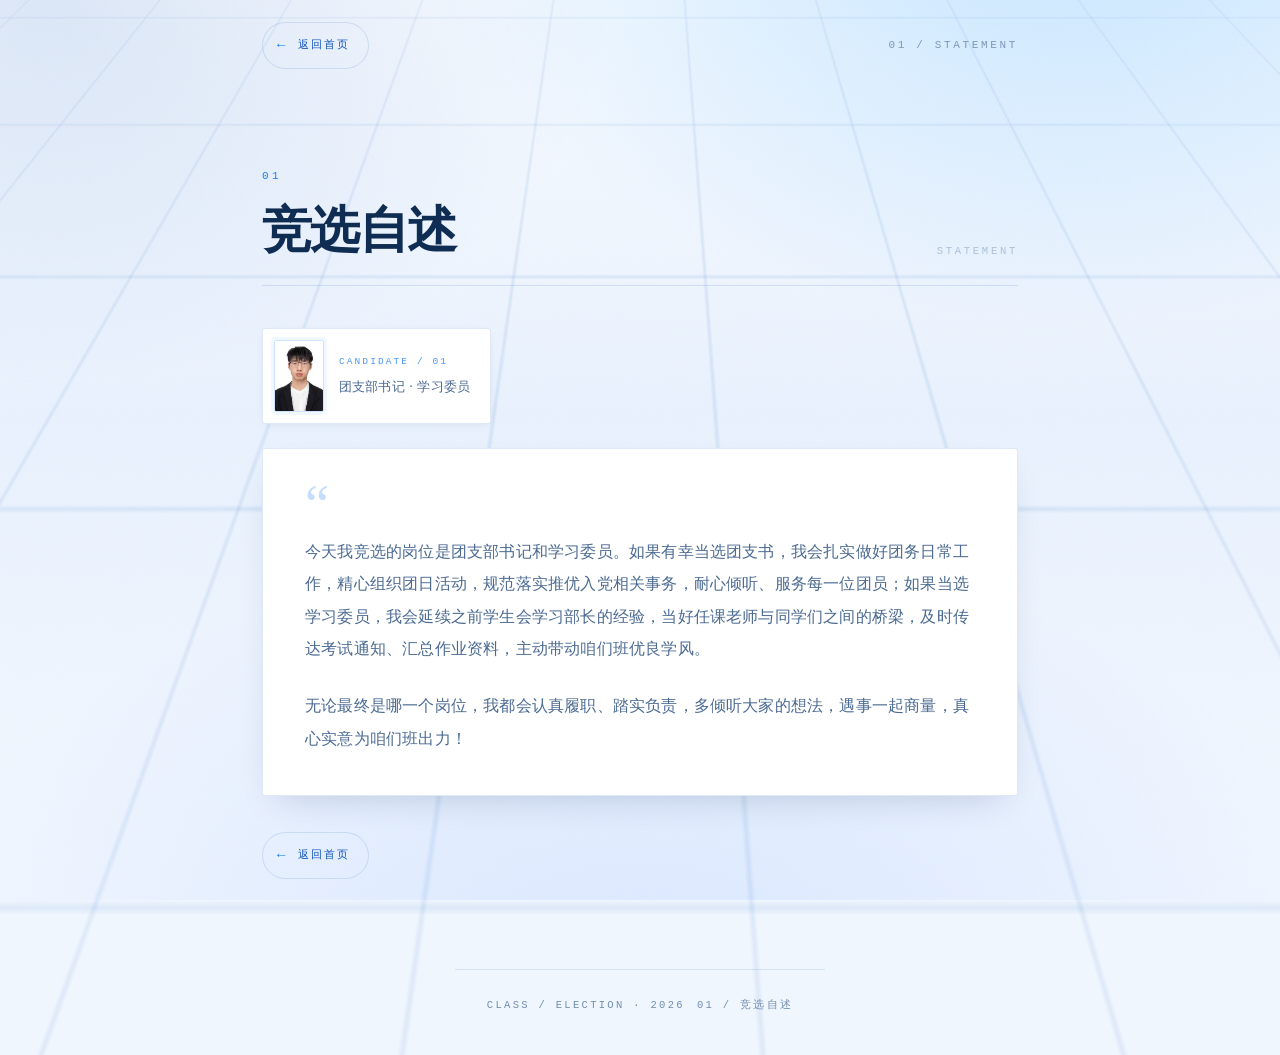
==== commit 53835caf: "动效全面平滑化：统一 easeOutExpo 缓动、单层轻推转场、点击涟漪、柔光覆盖、停掉高开销动画" ====
--- a/about.html
+++ b/about.html
@@ -61,45 +61,8 @@
   </footer>
 </div>
 
-<script>
-(function () {
-  var glow = document.getElementById('glow');
-  var gx = 0, gy = 0, tx = 0, ty = 0, raf = null;
-  function loop() {
-    gx += (tx - gx) * 0.09; gy += (ty - gy) * 0.09;
-    glow.style.transform = 'translate3d(' + gx + 'px,' + gy + 'px,0)';
-    raf = requestAnimationFrame(loop);
-  }
-  window.addEventListener('pointermove', function (e) {
-    if (e.pointerType === 'touch') return;
-    tx = e.clientX; ty = e.clientY;
-    if (!document.body.classList.contains('has-pointer')) {
-      document.body.classList.add('has-pointer');
-      gx = tx; gy = ty;
-    }
-    if (!raf) loop();
-  }, { passive: true });
-})();
-</script>
-
 <div class="flash-wipe" aria-hidden="true"></div>
-<script>
-(function () {
-  var leaving = false;
-  document.addEventListener('click', function (e) {
-    if (leaving) return;
-    var a = e.target.closest ? e.target.closest('a') : null;
-    if (!a) return;
-    var href = a.getAttribute('href');
-    if (!href || href.charAt(0) === '#' || /^(https?:|mailto:|tel:|javascript:)/i.test(href)) return;
-    if (e.metaKey || e.ctrlKey || e.shiftKey || e.altKey || e.button !== 0) return;
-    e.preventDefault();
-    leaving = true;
-    document.body.classList.add('leaving');
-    setTimeout(function () { location.href = href; }, 320);
-  }, false);
-})();
-</script>
+<script src="assets/motion.js"></script>
 
 </body>
 </html>
--- a/style.css
+++ b/style.css
@@ -1763,3 +1763,158 @@
     transparent 100%);
 }
 
+/* ============================================================
+   Motion v2 · 平滑动效层
+   ------------------------------------------------------------
+   核心思路：
+   1. 去掉「整页上窜 + 元素各自上窜」的双重位移，只保留一层轻推
+   2. 全部改用 easeOutExpo（起步快、收尾绵长），消除生硬急停
+   3. 只动 transform / opacity，且停掉逐帧重绘的 background-position
+   4. 离场改为「被轻轻推远」，用柔光覆盖代替硬扫光带
+   ============================================================ */
+:root{
+  --e-expo: cubic-bezier(.16, 1, .3, 1);   /* 主用：进场的绵长收尾 */
+  --e-soft: cubic-bezier(.25, .46, .45, .94);
+  --e-in:   cubic-bezier(.5, 0, .75, 0);   /* 离场：平滑加速 */
+  --e-io:   cubic-bezier(.65, 0, .35, 1);
+}
+
+/* ---------- 背景：缓慢呼吸，替代逐帧重绘网格 ---------- */
+.bg-layer{
+  animation: bgBreath 34s var(--e-io) infinite;
+}
+@keyframes bgBreath{
+  0%, 100%{ transform: scale(1)    translate3d(0, 0, 0); }
+  50%     { transform: scale(1.05) translate3d(-1.4%, -1.1%, 0); }
+}
+/* 原 gridDrift 每帧重绘 background-position，是掉帧主因，停掉 */
+.bg-grid{ animation: none; }
+
+/* ---------- 进场：轻推近，不再整页上窜 ---------- */
+.screen, .subpage{
+  animation: pageIn2 .8s var(--e-expo) both;
+  transform-origin: 50% 40%;
+  backface-visibility: hidden;
+}
+@keyframes pageIn2{
+  from{ opacity: 0; transform: scale(.986) translateY(7px); }
+  to  { opacity: 1; transform: scale(1)    translateY(0);   }
+}
+
+/* ---------- 元素编排：位移收窄到 12px，节奏更细 ---------- */
+.rise{ animation: riseIn2 .84s var(--e-expo) both; }
+@keyframes riseIn2{
+  from{ opacity: 0; transform: translateY(12px); }
+  to  { opacity: 1; transform: translateY(0);    }
+}
+.rise-1{ animation-delay: .05s; }
+.rise-2{ animation-delay: .11s; }
+.rise-3{ animation-delay: .18s; }
+.rise-4{ animation-delay: .25s; }
+.rise-5{ animation-delay: .32s; }
+
+/* ---------- 离场：被轻轻推远并淡出 ---------- */
+body.leaving{ pointer-events: none; }
+body.leaving .screen,
+body.leaving .subpage{
+  animation: pageOut2 .26s var(--e-in) both;
+}
+@keyframes pageOut2{
+  to{ opacity: 0; transform: scale(1.013); }
+}
+
+/* 柔光覆盖：去掉全屏 backdrop-filter（很吃 GPU），换柔和渐变 */
+body.leaving::before{
+  backdrop-filter: none;
+  background: linear-gradient(180deg, rgba(244, 249, 255, .55), rgba(226, 239, 254, .82));
+  animation: veilIn2 .24s var(--e-expo) both;
+}
+@keyframes veilIn2{ from{ opacity: 0; } to{ opacity: 1; } }
+
+/* 底部柔和泛光（替代原来的竖向硬扫光带） */
+.flash-wipe{
+  top: 0;
+  height: 100%;
+  mix-blend-mode: normal;
+  transform: none;
+  opacity: 0;
+  background: linear-gradient(0deg,
+    rgba(255, 255, 255, .80) 0%,
+    rgba(163, 208, 255, .42) 24%,
+    rgba(87, 182, 255, .16) 50%,
+    transparent 76%);
+}
+body.leaving .flash-wipe{
+  opacity: 1;
+  transform: none;
+  transition: opacity .26s var(--e-expo);
+}
+
+/* ---------- 点击涟漪：从手指/光标处柔和扩散 ---------- */
+.tap-ripple{
+  position: fixed;
+  width: 14px; height: 14px;
+  margin: -7px 0 0 -7px;
+  border-radius: 50%;
+  pointer-events: none;
+  z-index: 590;
+  transform: scale(0);
+  background: radial-gradient(circle,
+    rgba(26, 125, 250, .40) 0%,
+    rgba(87, 182, 255, .20) 44%,
+    rgba(87, 182, 255, 0) 70%);
+  animation: tapBurst .6s var(--e-expo) forwards;
+}
+@keyframes tapBurst{
+  0%  { transform: scale(0);  opacity: .95; }
+  100%{ transform: scale(24); opacity: 0;    }
+}
+
+/* ---------- 悬停：统一缓动，收尾更绵 ---------- */
+.mat{
+  transition: transform .46s var(--e-expo),
+              border-color .46s var(--e-expo),
+              box-shadow .46s var(--e-expo),
+              background .46s var(--e-expo);
+}
+.mat::before{ transition: opacity .5s var(--e-expo); }
+.mat-txt b, .mat-txt i{ transition: color .46s var(--e-expo); }
+.mat-no, .mat-go{
+  transition: background .42s var(--e-expo),
+              color .42s var(--e-expo),
+              transform .5s var(--e-expo),
+              opacity .42s var(--e-expo);
+}
+.mat::after{ transition: height .46s var(--e-expo); }
+.id-card{
+  transition: transform .85s var(--e-expo), box-shadow .85s var(--e-expo);
+}
+.back{ transition: color .38s var(--e-expo); }
+.btn-vote{
+  transition: transform .4s var(--e-expo),
+              box-shadow .5s var(--e-expo),
+              filter .4s var(--e-expo);
+}
+
+/* ---------- 档案卡扫描光带：放柔放慢 ---------- */
+.id-scan{
+  animation-duration: 7s;
+  animation-timing-function: cubic-bezier(.45, .05, .35, 1);
+}
+
+/* ---------- 去掉无谓的 GPU 开销（下方没有需要模糊的内容） ---------- */
+.tag{ backdrop-filter: none; }
+
+/* ---------- 子页滚动进场：更绵的收尾 ---------- */
+.reveal{ transition: opacity .92s var(--e-expo), transform .92s var(--e-expo); }
+.js .reveal:not(.in){ transform: translateY(22px); }
+
+/* ---------- 平滑滚动 ---------- */
+html{ scroll-behavior: smooth; }
+
+/* ---------- 尊重系统「减少动态效果」 ---------- */
+@media (prefers-reduced-motion: reduce){
+  .bg-layer, .bg-grid, .id-scan, .cue i{ animation: none !important; }
+  .tap-ripple{ display: none; }
+}
+
